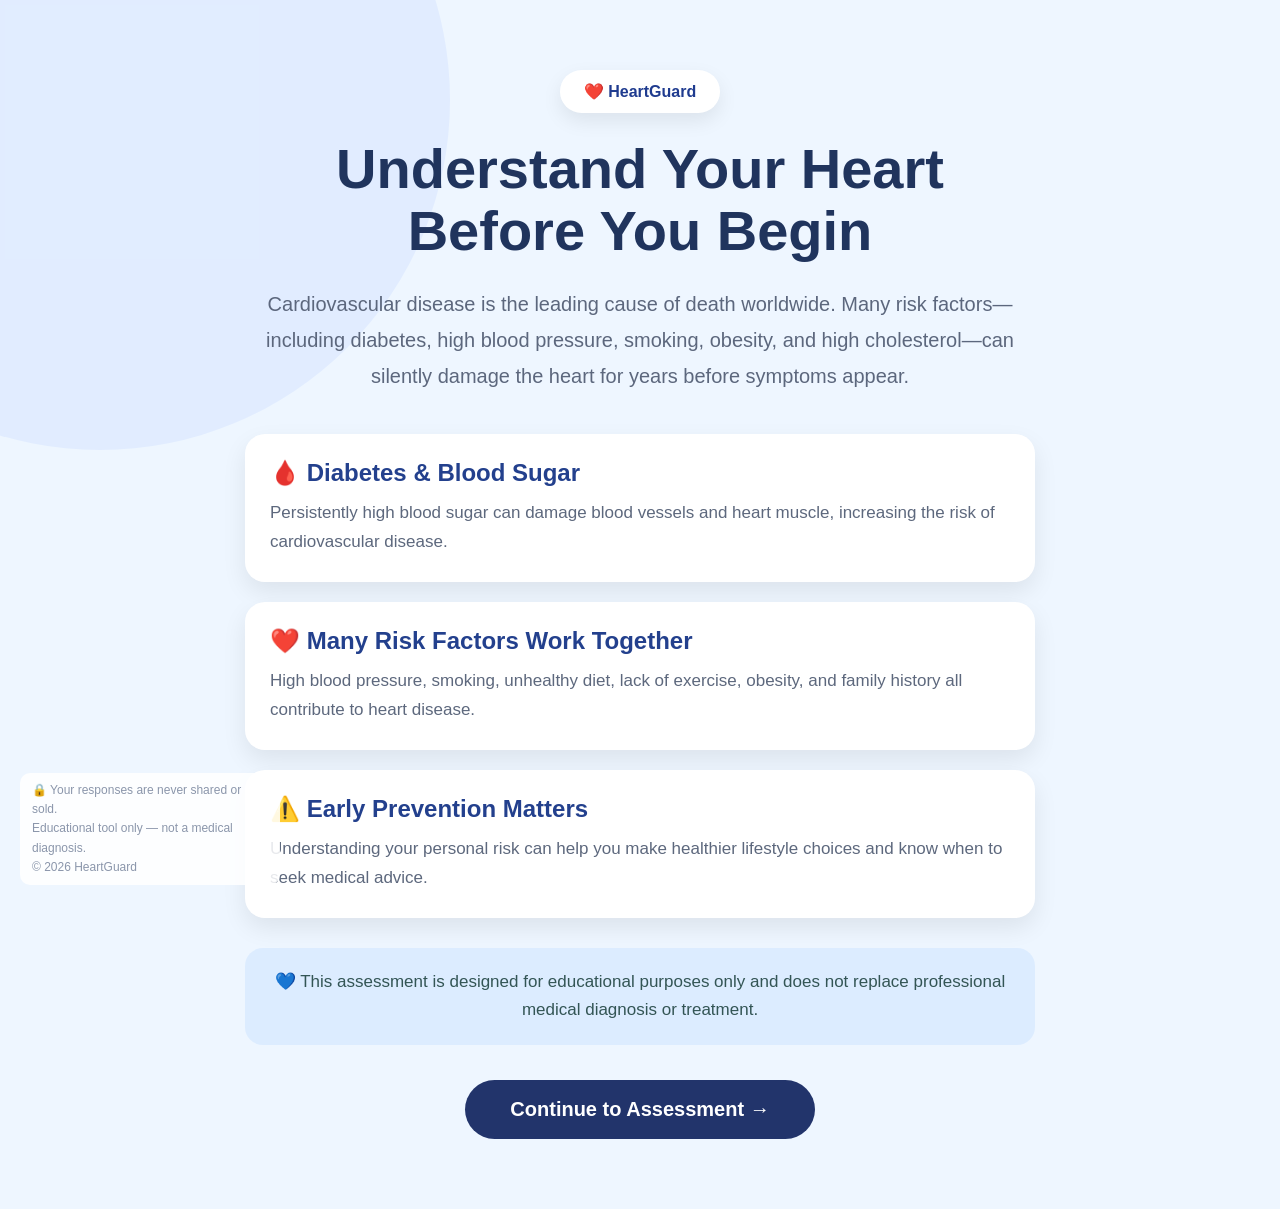
==== about.html @ 31fe6f30 "Add files via upload" ====
<!DOCTYPE html>
<html lang="en">

<head>
    <meta charset="UTF-8">
    <meta name="viewport" content="width=device-width, initial-scale=1.0">
    <title>HeartGuard | Learn Before You Begin</title>

    <link rel="stylesheet" href="about.css">
    <link rel="stylesheet" href="footer.css">
</head>

<body>

<div class="background-circle"></div>

<div class="content">

    <div class="badge">
        ❤️ HeartGuard
    </div>

    <h1>Understand Your Heart Before You Begin</h1>

    <p class="intro">
        Cardiovascular disease is the leading cause of death worldwide.
        Many risk factors—including diabetes, high blood pressure, smoking,
        obesity, and high cholesterol—can silently damage the heart for years
        before symptoms appear.
    </p>

    <div class="card">
        <h3>🩸 Diabetes & Blood Sugar</h3>
        <p>
            Persistently high blood sugar can damage blood vessels and heart
            muscle, increasing the risk of cardiovascular disease.
        </p>
    </div>

    <div class="card">
        <h3>❤️ Many Risk Factors Work Together</h3>
        <p>
            High blood pressure, smoking, unhealthy diet, lack of exercise,
            obesity, and family history all contribute to heart disease.
        </p>
    </div>

    <div class="card">
        <h3>⚠️ Early Prevention Matters</h3>
        <p>
            Understanding your personal risk can help you make healthier
            lifestyle choices and know when to seek medical advice.
        </p>
    </div>

    <div class="notice">
        💙 This assessment is designed for educational purposes only and
        does not replace professional medical diagnosis or treatment.
    </div>

    <button onclick="location.href='assessment.html'">
        Continue to Assessment →
    </button>

</div>
<div class="corner-footer">
    🔒 Your responses are never shared or sold.<br>
    Educational tool only — not a medical diagnosis.<br>
    © 2026 HeartGuard
</div>
</body>
</html>
---- about.css ----
*{
    margin:0;
    padding:0;
    box-sizing:border-box;
}

body{

    font-family:Arial, Helvetica, sans-serif;

    background:#eef6ff;

    color:#22395d;

    overflow-x:hidden;

}

.background-circle{

    position:fixed;

    width:700px;
    height:700px;

    background:rgba(83,125,255,.08);

    border-radius:50%;

    top:-250px;
    left:-250px;

    z-index:-1;

}

.content{

    max-width:850px;

    margin:auto;

    min-height:100vh;

    display:flex;

    flex-direction:column;

    justify-content:center;

    align-items:center;

    text-align:center;

    padding:70px 30px;

}

.badge{

    background:white;

    padding:12px 24px;

    border-radius:999px;

    font-weight:600;

    color:#1f3b8f;

    box-shadow:0 8px 20px rgba(0,0,0,.08);

    margin-bottom:25px;

}

h1{

    font-size:56px;

    line-height:1.1;

    margin-bottom:25px;

    color:#20345d;

}

.intro{

    font-size:20px;

    line-height:1.8;

    color:#5c677d;

    margin-bottom:40px;

}

.card{

    width:100%;

    background:white;

    border-radius:20px;

    padding:25px;

    margin-bottom:20px;

    box-shadow:0 10px 25px rgba(0,0,0,.08);

    text-align:left;

    transition:.25s;

}

.card:hover{

    transform:translateY(-4px);

}

.card h3{

    color:#23408d;

    margin-bottom:12px;

    font-size:24px;

}

.card p{

    color:#5d687d;

    line-height:1.7;

    font-size:17px;

}

.notice{

    width:100%;

    margin-top:10px;

    background:#dcecff;

    border-radius:18px;

    padding:20px;

    color:#355;

    line-height:1.7;

    font-size:17px;

}

button{

    margin-top:35px;

    background:#22346b;

    color:white;

    border:none;

    border-radius:40px;

    padding:18px 45px;

    font-size:20px;

    font-weight:600;

    cursor:pointer;

    transition:.25s;

}

button:hover{

    background:#3554b8;

    transform:translateY(-3px);

}
---- footer.css ----
.corner-footer{
    position:fixed;
    bottom:15px;
    left:20px;
    font-size:12px;
    color:#8b96ab;
    line-height:1.6;
    max-width:260px;
    z-index:10;
    background:rgba(255,255,255,.85);
    padding:8px 12px;
    border-radius:10px;
}
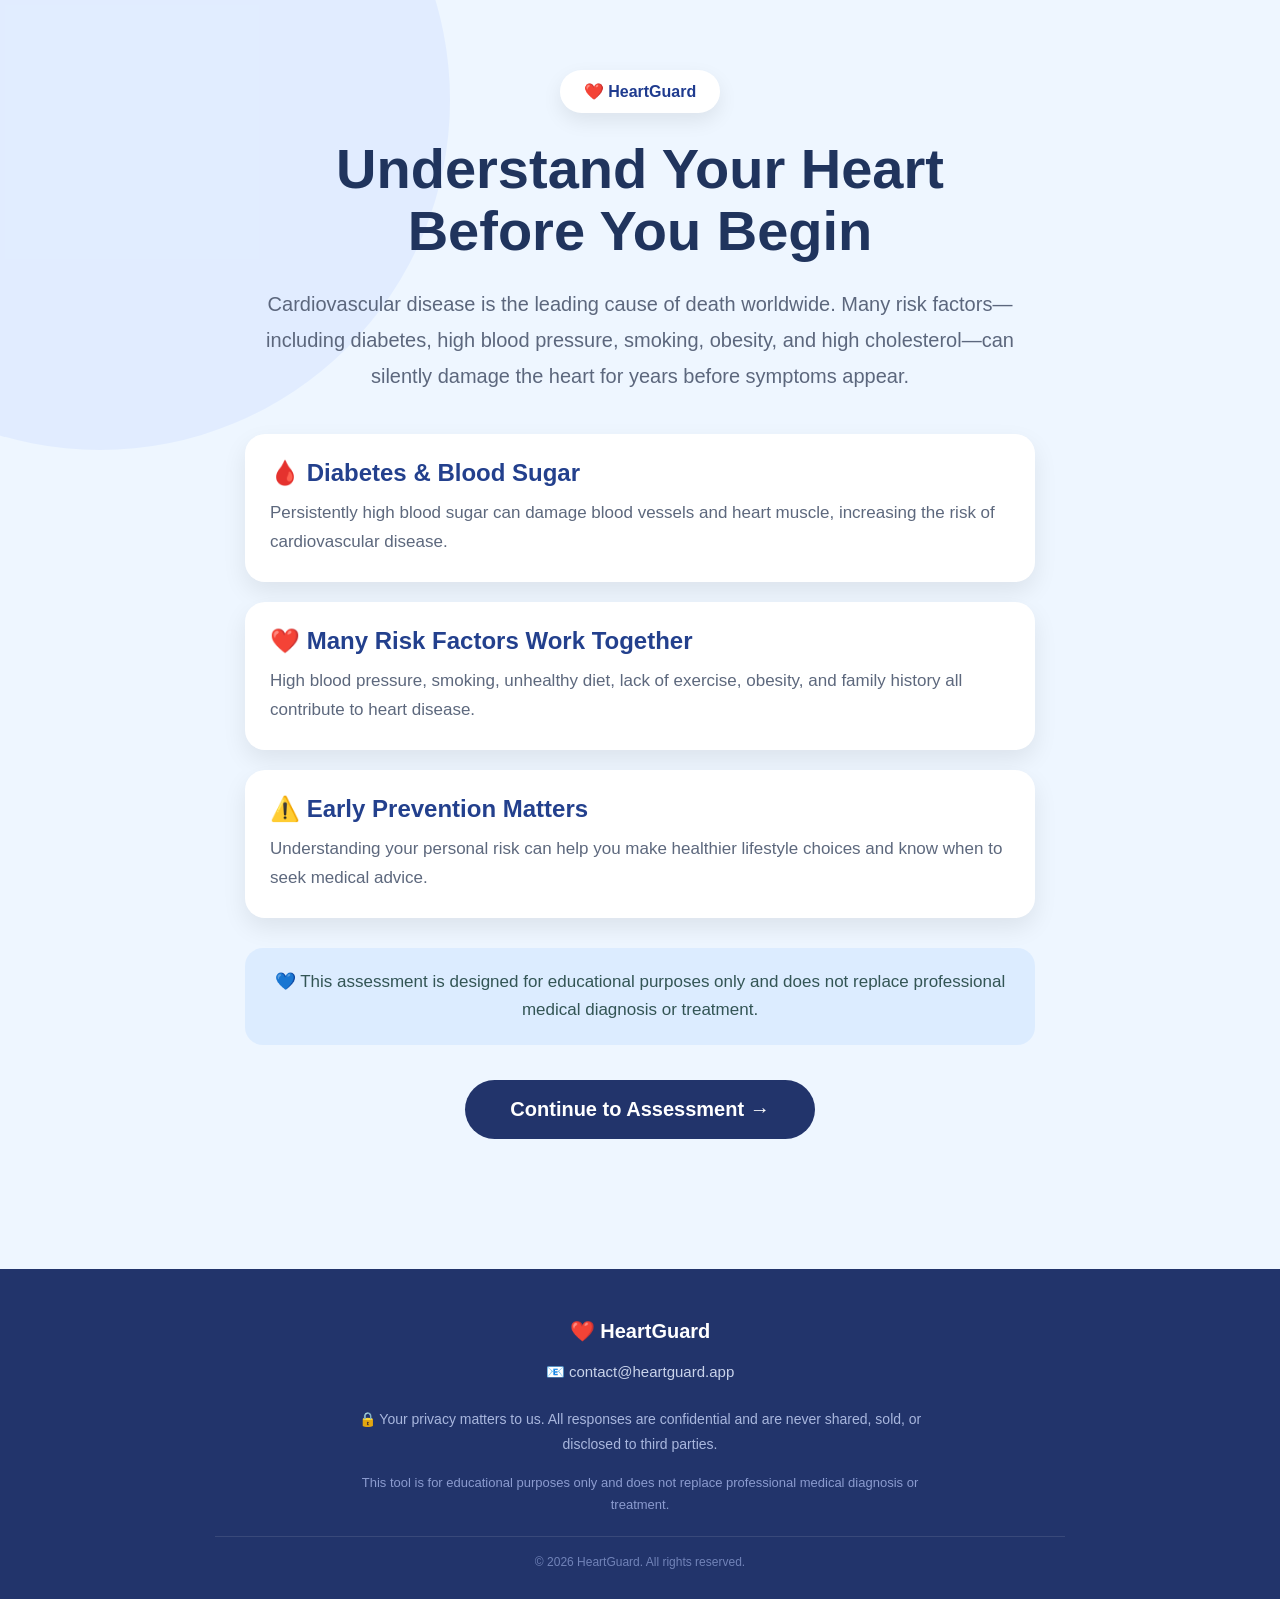
==== commit b35b77b3: "Add files via upload" ====
--- a/about.html
+++ b/about.html
@@ -63,10 +63,28 @@
     </button>
 
 </div>
-<div class="corner-footer">
-    🔒 Your responses are never shared or sold.<br>
-    Educational tool only — not a medical diagnosis.<br>
-    © 2026 HeartGuard
-</div>
+<footer class="site-footer">
+    <div class="footer-inner">
+
+        <p class="footer-brand">❤️ HeartGuard</p>
+
+        <p class="footer-contact">
+            📧 contact@heartguard.app
+        </p>
+
+        <p class="footer-privacy">
+            🔒 Your privacy matters to us. All responses are confidential and
+            are never shared, sold, or disclosed to third parties.
+        </p>
+
+        <p class="footer-disclaimer">
+            This tool is for educational purposes only and does not replace
+            professional medical diagnosis or treatment.
+        </p>
+
+        <p class="footer-copyright">© 2026 HeartGuard. All rights reserved.</p>
+
+    </div>
+</footer>
 </body>
 </html>
--- a/footer.css
+++ b/footer.css
@@ -1,13 +1,50 @@
-.corner-footer{
-    position:fixed;
-    bottom:15px;
-    left:20px;
+.site-footer{
+    width:100%;
+    background:#22346b;
+    color:#c9d3ea;
+    padding:50px 30px 30px;
+    margin-top:60px;
+    text-align:center;
+    box-sizing:border-box;
+}
+
+.footer-inner{
+    max-width:850px;
+    margin:auto;
+}
+
+.footer-brand{
+    font-size:20px;
+    font-weight:bold;
+    color:white;
+    margin-bottom:15px;
+}
+
+.footer-contact{
+    font-size:15px;
+    line-height:1.9;
+    margin-bottom:20px;
+}
+
+.footer-privacy{
+    font-size:14px;
+    color:#a9b7de;
+    line-height:1.8;
+    max-width:600px;
+    margin:0 auto 15px;
+}
+
+.footer-disclaimer{
+    font-size:13px;
+    color:#8b9bcf;
+    line-height:1.7;
+    max-width:600px;
+    margin:0 auto 20px;
+}
+
+.footer-copyright{
     font-size:12px;
-    color:#8b96ab;
-    line-height:1.6;
-    max-width:260px;
-    z-index:10;
-    background:rgba(255,255,255,.85);
-    padding:8px 12px;
-    border-radius:10px;
+    color:#7183b8;
+    border-top:1px solid rgba(255,255,255,.1);
+    padding-top:18px;
 }
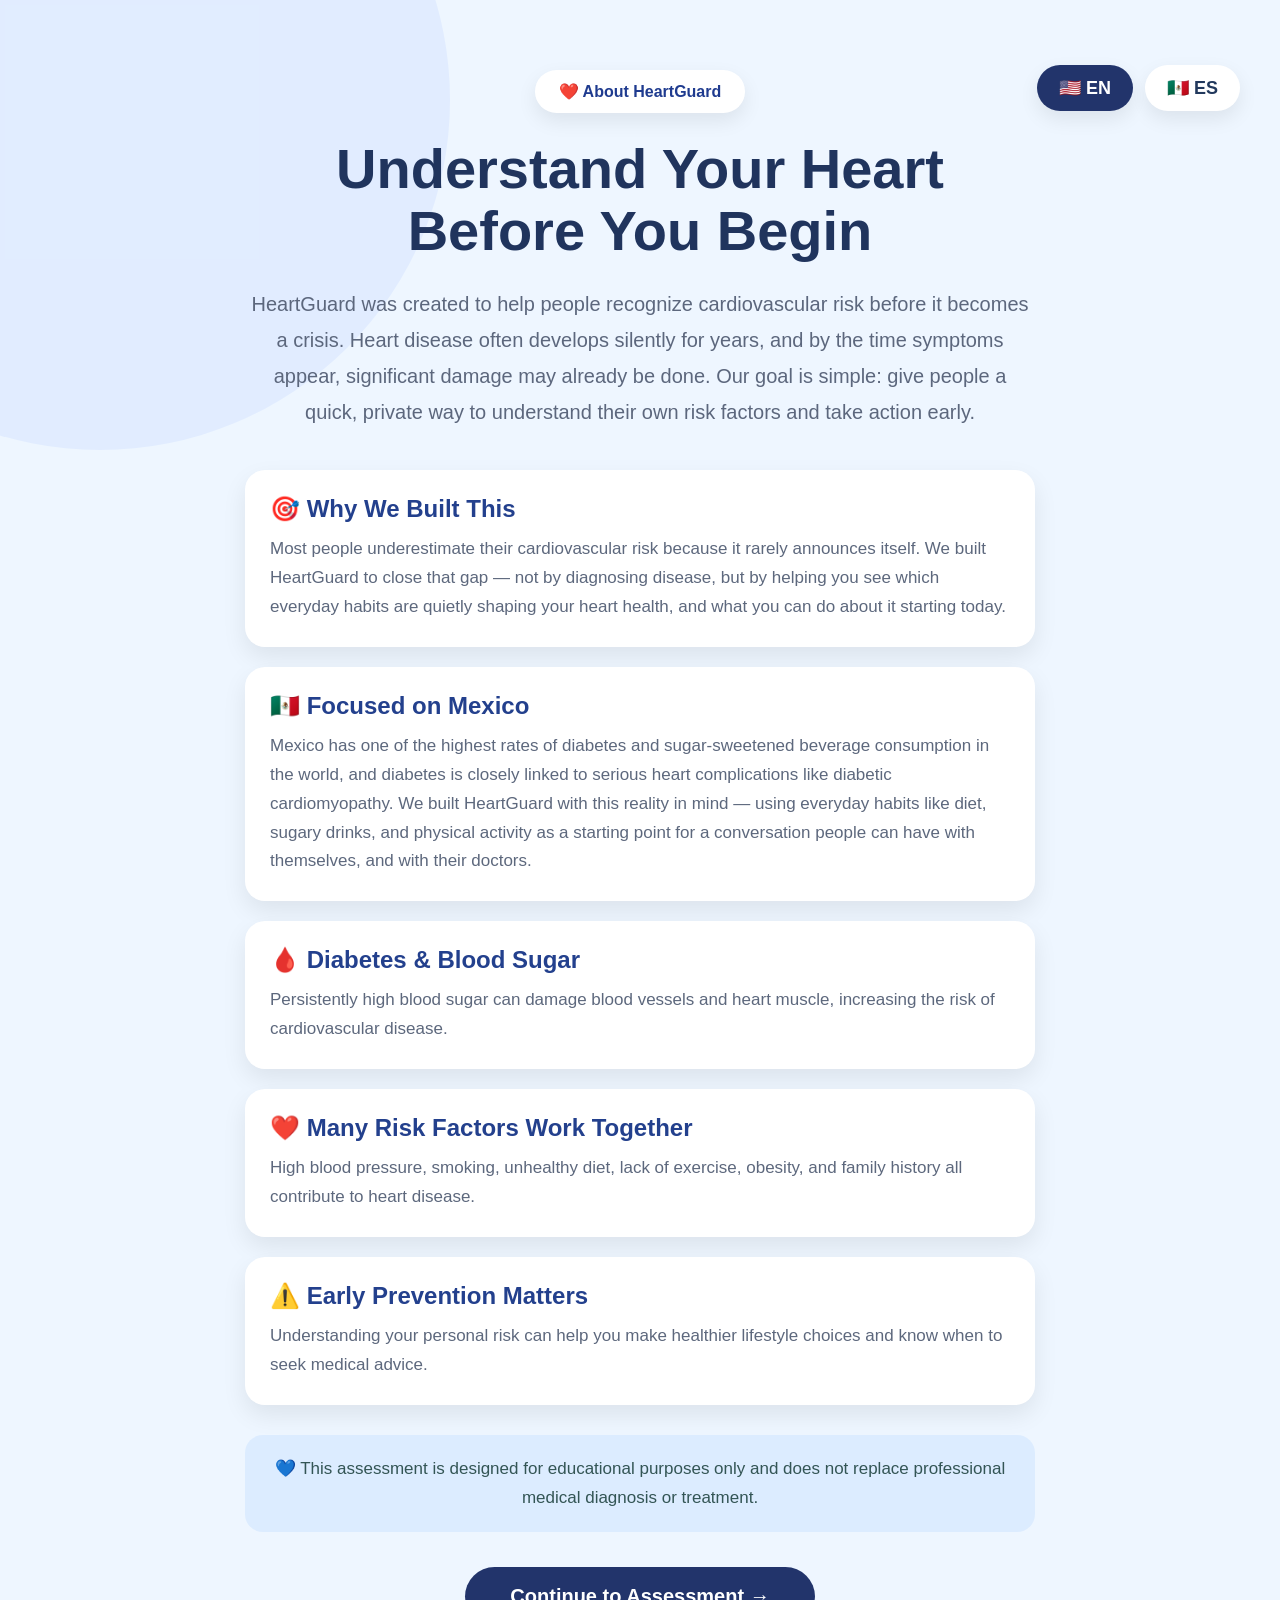
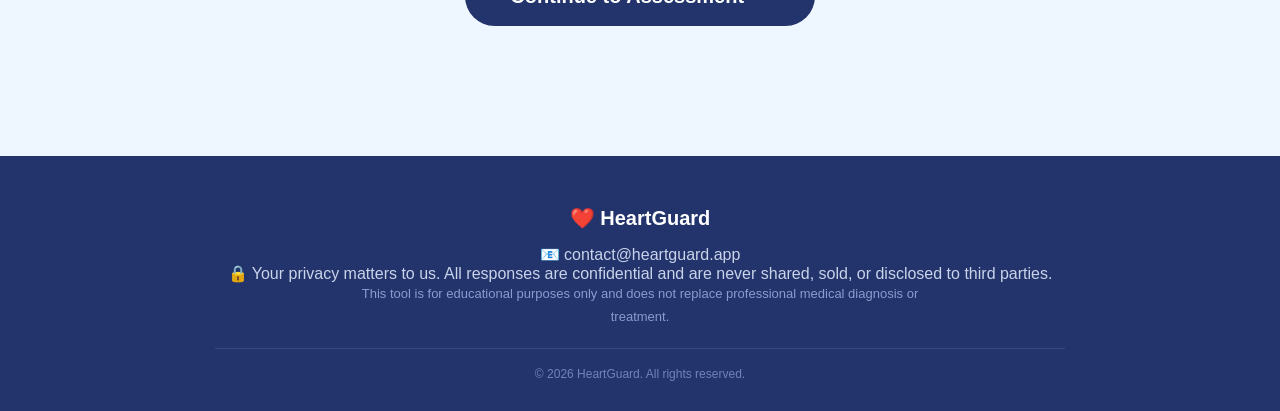
==== commit 64d716fc: "Add files via upload" ====
--- a/about.html
+++ b/about.html
@@ -4,7 +4,7 @@
 <head>
     <meta charset="UTF-8">
     <meta name="viewport" content="width=device-width, initial-scale=1.0">
-    <title>HeartGuard | Learn Before You Begin</title>
+    <title>HeartGuard | About Us</title>
 
     <link rel="stylesheet" href="about.css">
     <link rel="stylesheet" href="footer.css">
@@ -13,71 +13,95 @@
 <body>
 
 <div class="background-circle"></div>
-
+<div class="language-switch">
+    <button class="lang-btn" data-lang="en" onclick="setLanguage('en')">🇺🇸 EN</button>
+    <button class="lang-btn" data-lang="es" onclick="setLanguage('es')">🇲🇽 ES</button>
+</div>
 <div class="content">
 
-    <div class="badge">
-        ❤️ HeartGuard
+    <div class="badge" data-i18n="aboutBadge">
+        ❤️ About HeartGuard
     </div>
 
-    <h1>Understand Your Heart Before You Begin</h1>
+    <h1 data-i18n="aboutH1">Understand Your Heart Before You Begin</h1>
 
-    <p class="intro">
-        Cardiovascular disease is the leading cause of death worldwide.
-        Many risk factors—including diabetes, high blood pressure, smoking,
-        obesity, and high cholesterol—can silently damage the heart for years
-        before symptoms appear.
+    <p class="intro" data-i18n="aboutIntro">
+        HeartGuard was created to help people recognize cardiovascular risk
+        before it becomes a crisis. Heart disease often develops silently for
+        years, and by the time symptoms appear, significant damage may already
+        be done. Our goal is simple: give people a quick, private way to
+        understand their own risk factors and take action early.
     </p>
 
     <div class="card">
-        <h3>🩸 Diabetes & Blood Sugar</h3>
-        <p>
+        <h3 data-i18n="whyBuiltTitle">🎯 Why We Built This</h3>
+        <p data-i18n="whyBuiltText">
+            Most people underestimate their cardiovascular risk because it
+            rarely announces itself. We built HeartGuard to close that gap —
+            not by diagnosing disease, but by helping you see which everyday
+            habits are quietly shaping your heart health, and what you can do
+            about it starting today.
+        </p>
+    </div>
+
+    <div class="card">
+        <h3 data-i18n="mexicoFocusTitle">🇲🇽 Focused on Mexico</h3>
+        <p data-i18n="mexicoFocusText">
+            Mexico has one of the highest rates of diabetes and sugar-sweetened
+            beverage consumption in the world, and diabetes is closely linked
+            to serious heart complications like diabetic cardiomyopathy. We
+            built HeartGuard with this reality in mind — using everyday habits
+            like diet, sugary drinks, and physical activity as a starting
+            point for a conversation people can have with themselves, and with
+            their doctors.
+        </p>
+    </div>
+
+    <div class="card">
+        <h3 data-i18n="aboutCard1Title">🩸 Diabetes & Blood Sugar</h3>
+        <p data-i18n="aboutCard1Text">
             Persistently high blood sugar can damage blood vessels and heart
             muscle, increasing the risk of cardiovascular disease.
         </p>
     </div>
 
     <div class="card">
-        <h3>❤️ Many Risk Factors Work Together</h3>
-        <p>
+        <h3 data-i18n="aboutCard2Title">❤️ Many Risk Factors Work Together</h3>
+        <p data-i18n="aboutCard2Text">
             High blood pressure, smoking, unhealthy diet, lack of exercise,
             obesity, and family history all contribute to heart disease.
         </p>
     </div>
 
     <div class="card">
-        <h3>⚠️ Early Prevention Matters</h3>
-        <p>
+        <h3 data-i18n="aboutCard3Title">⚠️ Early Prevention Matters</h3>
+        <p data-i18n="aboutCard3Text">
             Understanding your personal risk can help you make healthier
             lifestyle choices and know when to seek medical advice.
         </p>
     </div>
 
-    <div class="notice">
+    <div class="notice" data-i18n="aboutNotice">
         💙 This assessment is designed for educational purposes only and
         does not replace professional medical diagnosis or treatment.
     </div>
 
-    <button onclick="location.href='assessment.html'">
+    <button onclick="location.href='assessment.html'" data-i18n="aboutButton">
         Continue to Assessment →
     </button>
 
 </div>
+
 <footer class="site-footer">
     <div class="footer-inner">
 
         <p class="footer-brand">❤️ HeartGuard</p>
 
-        <p class="footer-contact">
-            📧 contact@heartguard.app
-        </p>
+        <p data-i18n="footer_contact">📧 contact@heartguard.app</p>
 
-        <p class="footer-privacy">
-            🔒 Your privacy matters to us. All responses are confidential and
-            are never shared, sold, or disclosed to third parties.
-        </p>
+        <p data-i18n="footer_privacy">🔒 Your privacy matters to us. All responses are confidential and are never shared, sold, or disclosed to third parties.</p>
 
-        <p class="footer-disclaimer">
+        <p class="footer-disclaimer" data-i18n="footer_disclaimer">
             This tool is for educational purposes only and does not replace
             professional medical diagnosis or treatment.
         </p>
@@ -86,5 +110,8 @@
 
     </div>
 </footer>
+
+<script src="language.js"></script>
+
 </body>
 </html>
--- a/about.css
+++ b/about.css
@@ -194,4 +194,36 @@
 
     transform:translateY(-3px);
 
+}
+.language-switch{
+    position:fixed;
+    top:30px;
+    right:40px;
+    display:flex;
+    gap:12px;
+    z-index:20;
+}
+
+.language-switch button{
+    background:white;
+    color:#22395d;
+    padding:12px 22px;
+    border:none;
+    border-radius:30px;
+    font-size:18px;
+    font-weight:600;
+    cursor:pointer;
+    box-shadow:0 8px 20px rgba(0,0,0,0.08);
+    transition:.3s;
+}
+
+.language-switch button:hover{
+    transform:translateY(-3px);
+    background:#22346b;
+    color:white;
+}
+
+.language-switch button.active{
+    background:#22346b;
+    color:white;
 }
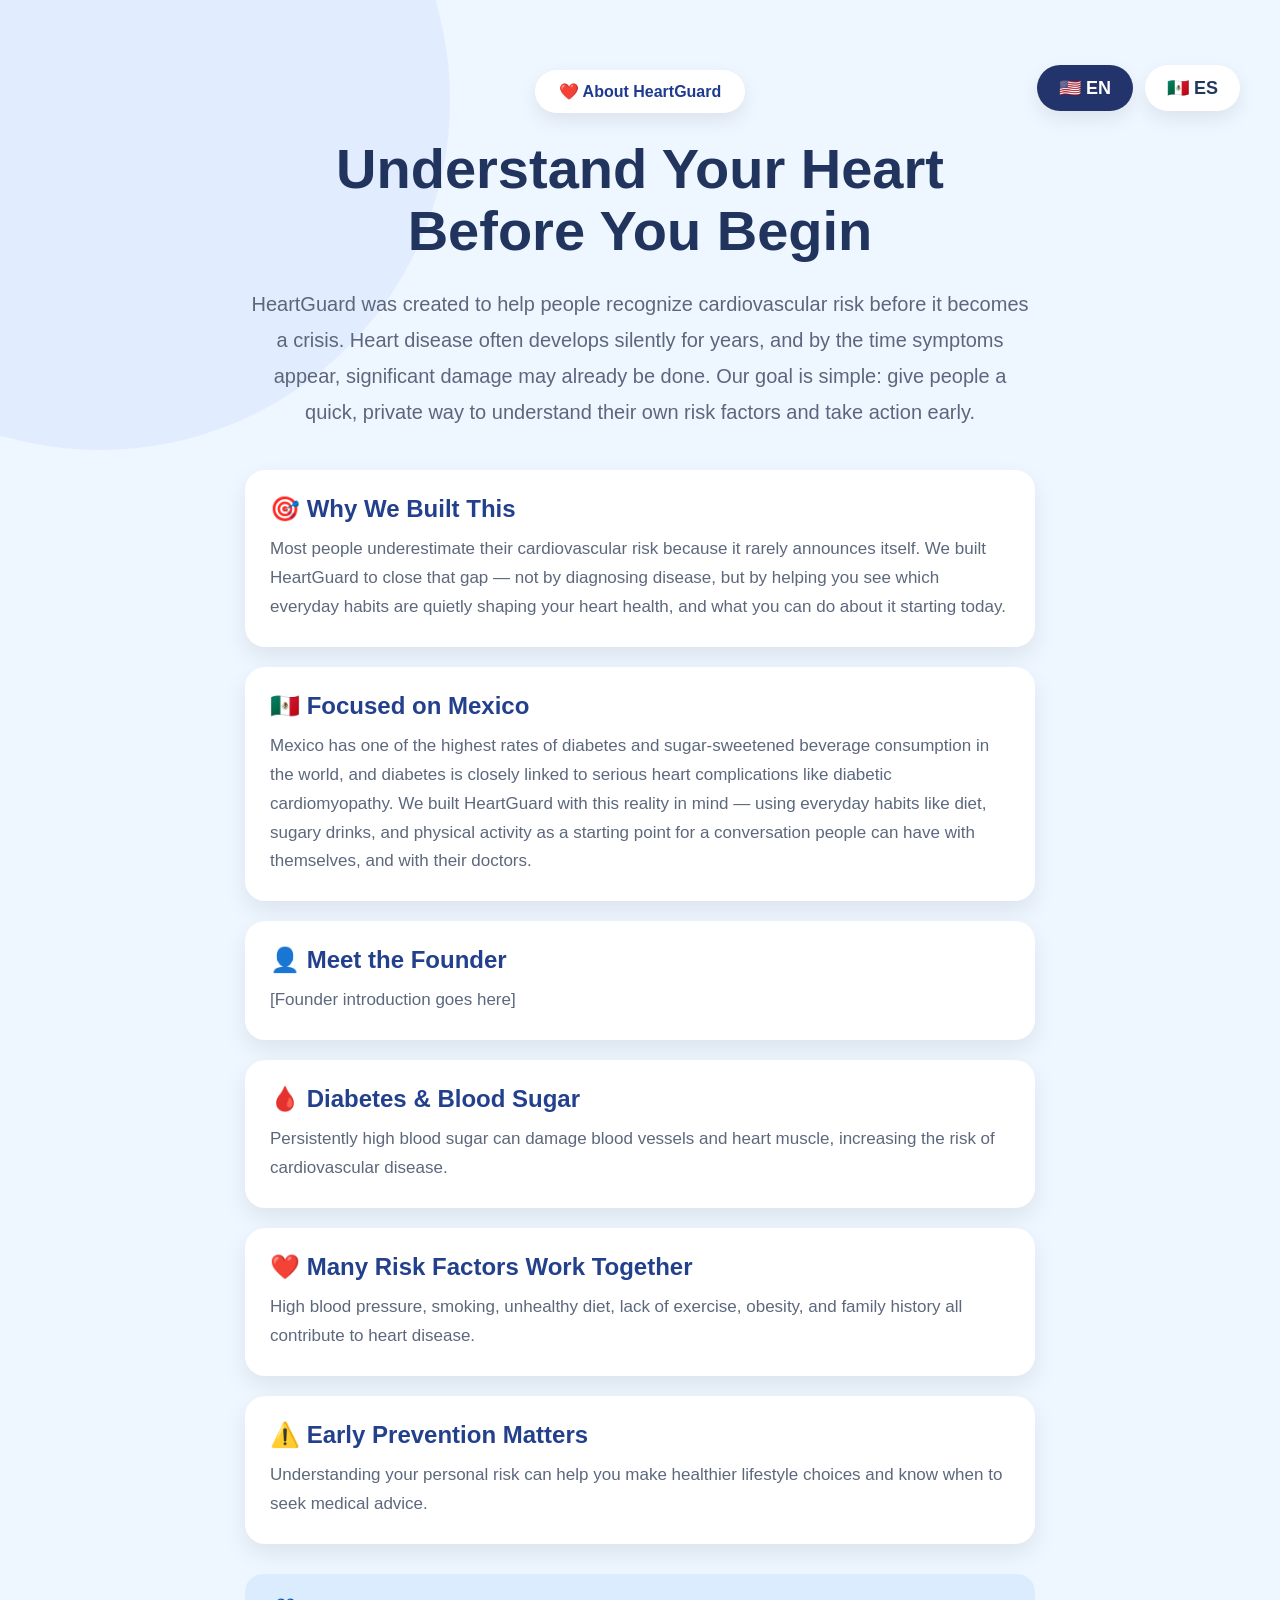
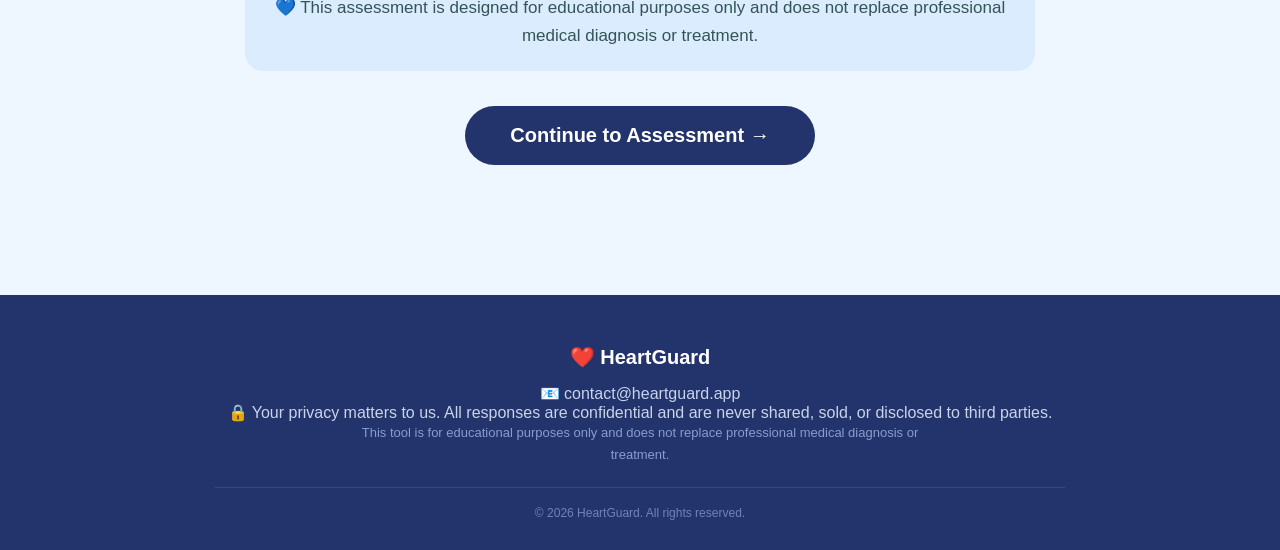
==== commit 65864c77: "Add files via upload" ====
--- a/about.html
+++ b/about.html
@@ -56,6 +56,13 @@
             their doctors.
         </p>
     </div>
+    <div class="card founder-card">
+    <h3>👤 Meet the Founder</h3>
+    <p>
+        <!-- FOUNDER_PLACEHOLDER: 이름, 배경, HeartGuard를 만든 개인적인 이유 등을 여기에 적어주세요 -->
+        [Founder introduction goes here]
+    </p>
+</div>
 
     <div class="card">
         <h3 data-i18n="aboutCard1Title">🩸 Diabetes & Blood Sugar</h3>
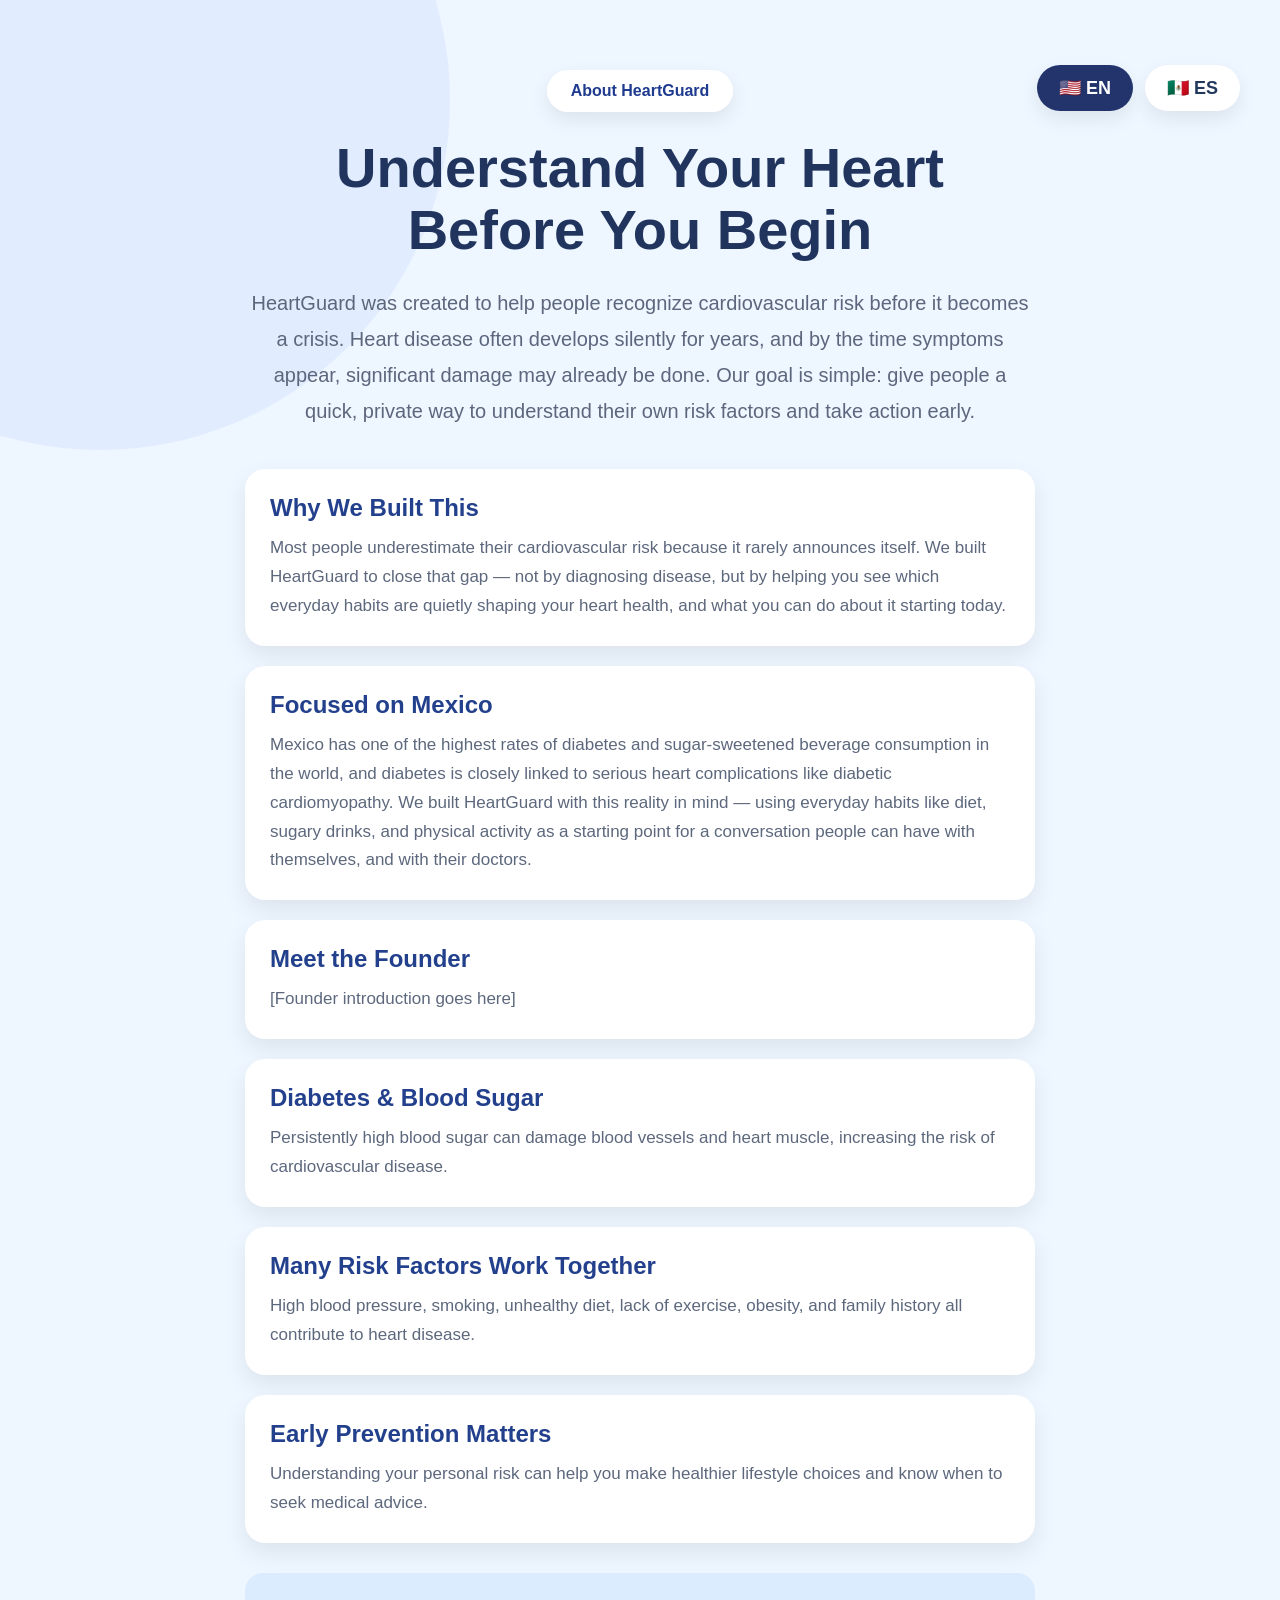
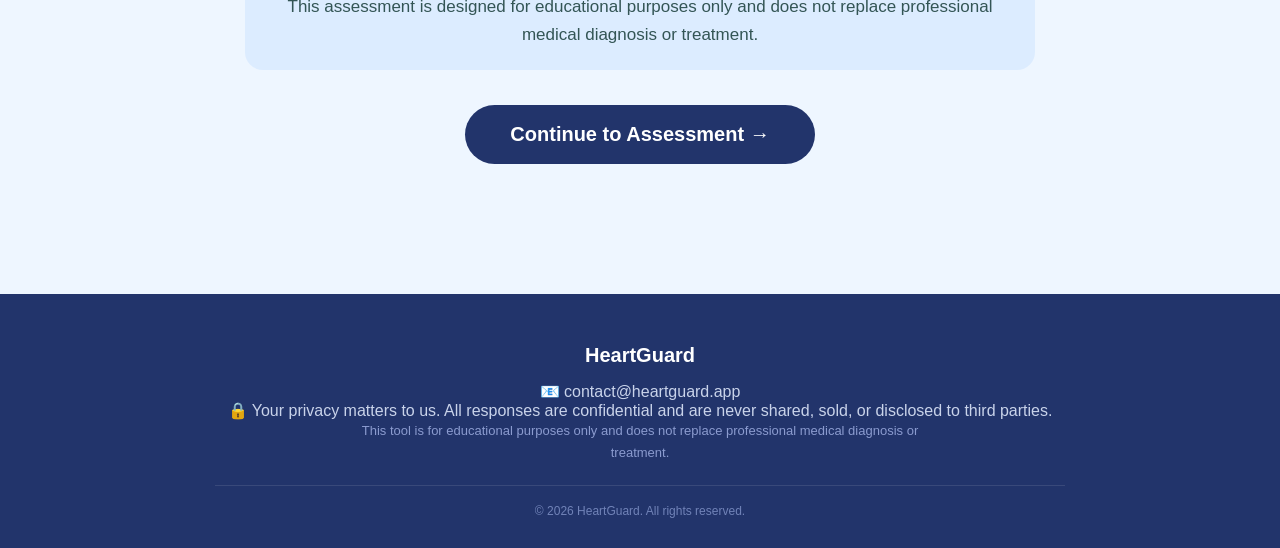
==== commit 39069f15: "Add files via upload" ====
--- a/about.html
+++ b/about.html
@@ -20,7 +20,7 @@
 <div class="content">
 
     <div class="badge" data-i18n="aboutBadge">
-        ❤️ About HeartGuard
+        About HeartGuard
     </div>
 
     <h1 data-i18n="aboutH1">Understand Your Heart Before You Begin</h1>
@@ -34,7 +34,7 @@
     </p>
 
     <div class="card">
-        <h3 data-i18n="whyBuiltTitle">🎯 Why We Built This</h3>
+        <h3 data-i18n="whyBuiltTitle"> Why We Built This</h3>
         <p data-i18n="whyBuiltText">
             Most people underestimate their cardiovascular risk because it
             rarely announces itself. We built HeartGuard to close that gap —
@@ -45,7 +45,7 @@
     </div>
 
     <div class="card">
-        <h3 data-i18n="mexicoFocusTitle">🇲🇽 Focused on Mexico</h3>
+        <h3 data-i18n="mexicoFocusTitle">Focused on Mexico</h3>
         <p data-i18n="mexicoFocusText">
             Mexico has one of the highest rates of diabetes and sugar-sweetened
             beverage consumption in the world, and diabetes is closely linked
@@ -57,7 +57,7 @@
         </p>
     </div>
     <div class="card founder-card">
-    <h3>👤 Meet the Founder</h3>
+    <h3>Meet the Founder</h3>
     <p>
         <!-- FOUNDER_PLACEHOLDER: 이름, 배경, HeartGuard를 만든 개인적인 이유 등을 여기에 적어주세요 -->
         [Founder introduction goes here]
@@ -65,7 +65,7 @@
 </div>
 
     <div class="card">
-        <h3 data-i18n="aboutCard1Title">🩸 Diabetes & Blood Sugar</h3>
+        <h3 data-i18n="aboutCard1Title"> Diabetes & Blood Sugar</h3>
         <p data-i18n="aboutCard1Text">
             Persistently high blood sugar can damage blood vessels and heart
             muscle, increasing the risk of cardiovascular disease.
@@ -73,7 +73,7 @@
     </div>
 
     <div class="card">
-        <h3 data-i18n="aboutCard2Title">❤️ Many Risk Factors Work Together</h3>
+        <h3 data-i18n="aboutCard2Title"> Many Risk Factors Work Together</h3>
         <p data-i18n="aboutCard2Text">
             High blood pressure, smoking, unhealthy diet, lack of exercise,
             obesity, and family history all contribute to heart disease.
@@ -81,7 +81,7 @@
     </div>
 
     <div class="card">
-        <h3 data-i18n="aboutCard3Title">⚠️ Early Prevention Matters</h3>
+        <h3 data-i18n="aboutCard3Title"> Early Prevention Matters</h3>
         <p data-i18n="aboutCard3Text">
             Understanding your personal risk can help you make healthier
             lifestyle choices and know when to seek medical advice.
@@ -89,7 +89,7 @@
     </div>
 
     <div class="notice" data-i18n="aboutNotice">
-        💙 This assessment is designed for educational purposes only and
+        This assessment is designed for educational purposes only and
         does not replace professional medical diagnosis or treatment.
     </div>
 
@@ -102,7 +102,7 @@
 <footer class="site-footer">
     <div class="footer-inner">
 
-        <p class="footer-brand">❤️ HeartGuard</p>
+        <p class="footer-brand">HeartGuard</p>
 
         <p data-i18n="footer_contact">📧 contact@heartguard.app</p>
 
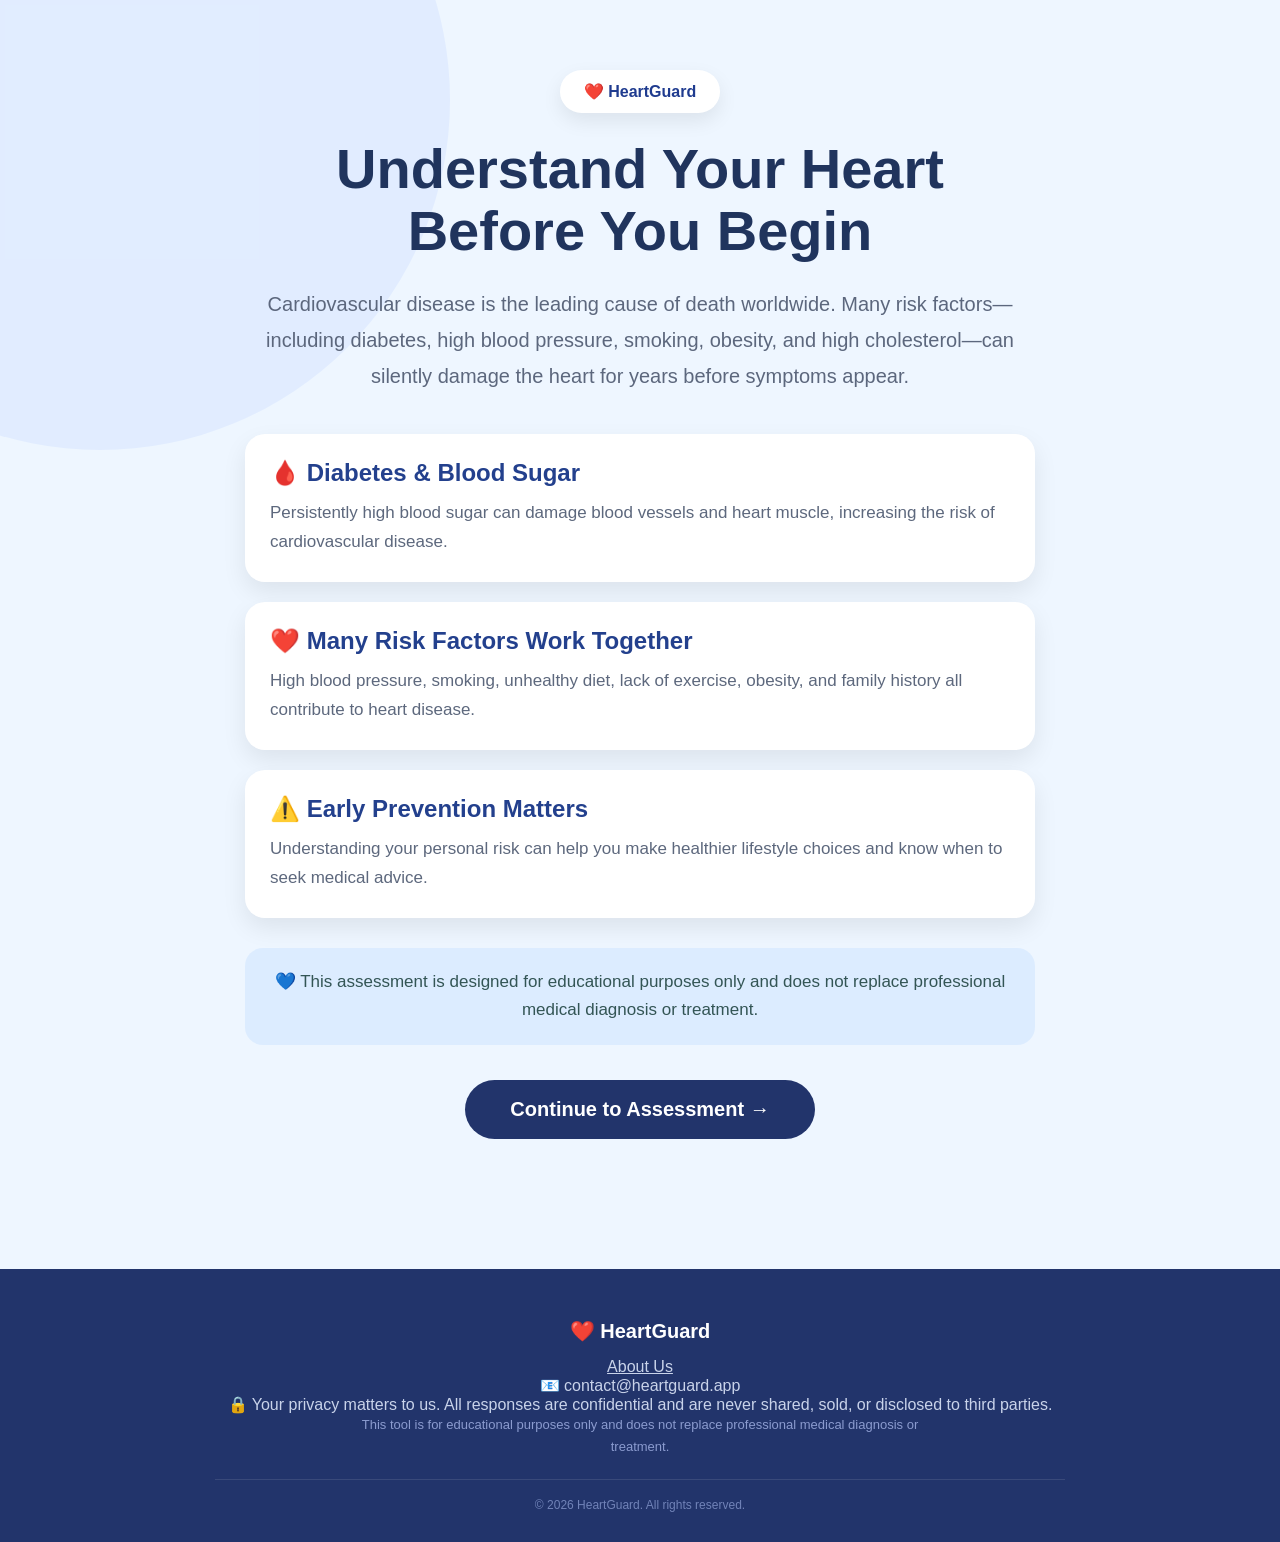
==== commit 86899598: "Add files via upload" ====
--- a/about.html
+++ b/about.html
@@ -1,124 +1,63 @@
 <!DOCTYPE html>
 <html lang="en">
-
 <head>
     <meta charset="UTF-8">
     <meta name="viewport" content="width=device-width, initial-scale=1.0">
-    <title>HeartGuard | About Us</title>
-
+    <title>HeartGuard | Learn Before You Begin</title>
     <link rel="stylesheet" href="about.css">
     <link rel="stylesheet" href="footer.css">
 </head>
-
 <body>
 
 <div class="background-circle"></div>
-<div class="language-switch">
-    <button class="lang-btn" data-lang="en" onclick="setLanguage('en')">🇺🇸 EN</button>
-    <button class="lang-btn" data-lang="es" onclick="setLanguage('es')">🇲🇽 ES</button>
-</div>
+
 <div class="content">
 
-    <div class="badge" data-i18n="aboutBadge">
-        About HeartGuard
-    </div>
+    <div class="badge">❤️ HeartGuard</div>
 
-    <h1 data-i18n="aboutH1">Understand Your Heart Before You Begin</h1>
+    <h1>Understand Your Heart Before You Begin</h1>
 
-    <p class="intro" data-i18n="aboutIntro">
-        HeartGuard was created to help people recognize cardiovascular risk
-        before it becomes a crisis. Heart disease often develops silently for
-        years, and by the time symptoms appear, significant damage may already
-        be done. Our goal is simple: give people a quick, private way to
-        understand their own risk factors and take action early.
+    <p class="intro">
+        Cardiovascular disease is the leading cause of death worldwide.
+        Many risk factors—including diabetes, high blood pressure, smoking,
+        obesity, and high cholesterol—can silently damage the heart for years
+        before symptoms appear.
     </p>
 
     <div class="card">
-        <h3 data-i18n="whyBuiltTitle"> Why We Built This</h3>
-        <p data-i18n="whyBuiltText">
-            Most people underestimate their cardiovascular risk because it
-            rarely announces itself. We built HeartGuard to close that gap —
-            not by diagnosing disease, but by helping you see which everyday
-            habits are quietly shaping your heart health, and what you can do
-            about it starting today.
-        </p>
+        <h3>🩸 Diabetes & Blood Sugar</h3>
+        <p>Persistently high blood sugar can damage blood vessels and heart muscle, increasing the risk of cardiovascular disease.</p>
     </div>
 
     <div class="card">
-        <h3 data-i18n="mexicoFocusTitle">Focused on Mexico</h3>
-        <p data-i18n="mexicoFocusText">
-            Mexico has one of the highest rates of diabetes and sugar-sweetened
-            beverage consumption in the world, and diabetes is closely linked
-            to serious heart complications like diabetic cardiomyopathy. We
-            built HeartGuard with this reality in mind — using everyday habits
-            like diet, sugary drinks, and physical activity as a starting
-            point for a conversation people can have with themselves, and with
-            their doctors.
-        </p>
-    </div>
-    <div class="card founder-card">
-    <h3>Meet the Founder</h3>
-    <p>
-        <!-- FOUNDER_PLACEHOLDER: 이름, 배경, HeartGuard를 만든 개인적인 이유 등을 여기에 적어주세요 -->
-        [Founder introduction goes here]
-    </p>
-</div>
-
-    <div class="card">
-        <h3 data-i18n="aboutCard1Title"> Diabetes & Blood Sugar</h3>
-        <p data-i18n="aboutCard1Text">
-            Persistently high blood sugar can damage blood vessels and heart
-            muscle, increasing the risk of cardiovascular disease.
-        </p>
+        <h3>❤️ Many Risk Factors Work Together</h3>
+        <p>High blood pressure, smoking, unhealthy diet, lack of exercise, obesity, and family history all contribute to heart disease.</p>
     </div>
 
     <div class="card">
-        <h3 data-i18n="aboutCard2Title"> Many Risk Factors Work Together</h3>
-        <p data-i18n="aboutCard2Text">
-            High blood pressure, smoking, unhealthy diet, lack of exercise,
-            obesity, and family history all contribute to heart disease.
-        </p>
+        <h3>⚠️ Early Prevention Matters</h3>
+        <p>Understanding your personal risk can help you make healthier lifestyle choices and know when to seek medical advice.</p>
     </div>
 
-    <div class="card">
-        <h3 data-i18n="aboutCard3Title"> Early Prevention Matters</h3>
-        <p data-i18n="aboutCard3Text">
-            Understanding your personal risk can help you make healthier
-            lifestyle choices and know when to seek medical advice.
-        </p>
+    <div class="notice">
+        💙 This assessment is designed for educational purposes only and does not replace professional medical diagnosis or treatment.
     </div>
 
-    <div class="notice" data-i18n="aboutNotice">
-        This assessment is designed for educational purposes only and
-        does not replace professional medical diagnosis or treatment.
-    </div>
-
-    <button onclick="location.href='assessment.html'" data-i18n="aboutButton">
-        Continue to Assessment →
-    </button>
+    <button onclick="location.href='assessment.html'">Continue to Assessment →</button>
 
 </div>
 
 <footer class="site-footer">
     <div class="footer-inner">
-
-        <p class="footer-brand">HeartGuard</p>
-
-        <p data-i18n="footer_contact">📧 contact@heartguard.app</p>
-
-        <p data-i18n="footer_privacy">🔒 Your privacy matters to us. All responses are confidential and are never shared, sold, or disclosed to third parties.</p>
-
-        <p class="footer-disclaimer" data-i18n="footer_disclaimer">
-            This tool is for educational purposes only and does not replace
-            professional medical diagnosis or treatment.
-        </p>
-
+        <p class="footer-brand">❤️ HeartGuard</p>
+        <p><a href="aboutus.html" class="footer-link">About Us</a></p>
+        <p>📧 contact@heartguard.app</p>
+        <p>🔒 Your privacy matters to us. All responses are confidential and are never shared, sold, or disclosed to third parties.</p>
+        <p class="footer-disclaimer">This tool is for educational purposes only and does not replace professional medical diagnosis or treatment.</p>
         <p class="footer-copyright">© 2026 HeartGuard. All rights reserved.</p>
-
     </div>
 </footer>
 
 <script src="language.js"></script>
-
 </body>
 </html>
--- a/about.css
+++ b/about.css
@@ -226,4 +226,42 @@
 .language-switch button.active{
     background:#22346b;
     color:white;
+}
+@media (max-width:700px){
+    .content{
+        padding:50px 20px;
+    }
+    h1{
+        font-size:34px;
+    }
+    .intro{
+        font-size:17px;
+    }
+    .card{
+        padding:20px;
+    }
+    .card h3{
+        font-size:20px;
+    }
+    .card p{
+        font-size:15px;
+    }
+    .notice{
+        font-size:15px;
+        padding:16px;
+    }
+    button{
+        width:100%;
+        padding:16px 20px;
+        font-size:18px;
+    }
+    .language-switch{
+        top:16px;
+        right:16px;
+        gap:8px;
+    }
+    .language-switch button{
+        padding:8px 14px;
+        font-size:14px;
+    }
 }
--- a/footer.css
+++ b/footer.css
@@ -47,4 +47,23 @@
     color:#7183b8;
     border-top:1px solid rgba(255,255,255,.1);
     padding-top:18px;
+}
+@media (max-width:480px){
+    .site-footer{
+        padding:35px 20px 20px;
+        margin-top:40px;
+    }
+    .footer-brand{
+        font-size:17px;
+    }
+    .footer-contact, .footer-privacy, .footer-disclaimer{
+        font-size:13px;
+    }
+}
+.footer-link{
+    color:#c9d3ea;
+    text-decoration:underline;
+}
+.footer-link:hover{
+    color:white;
 }
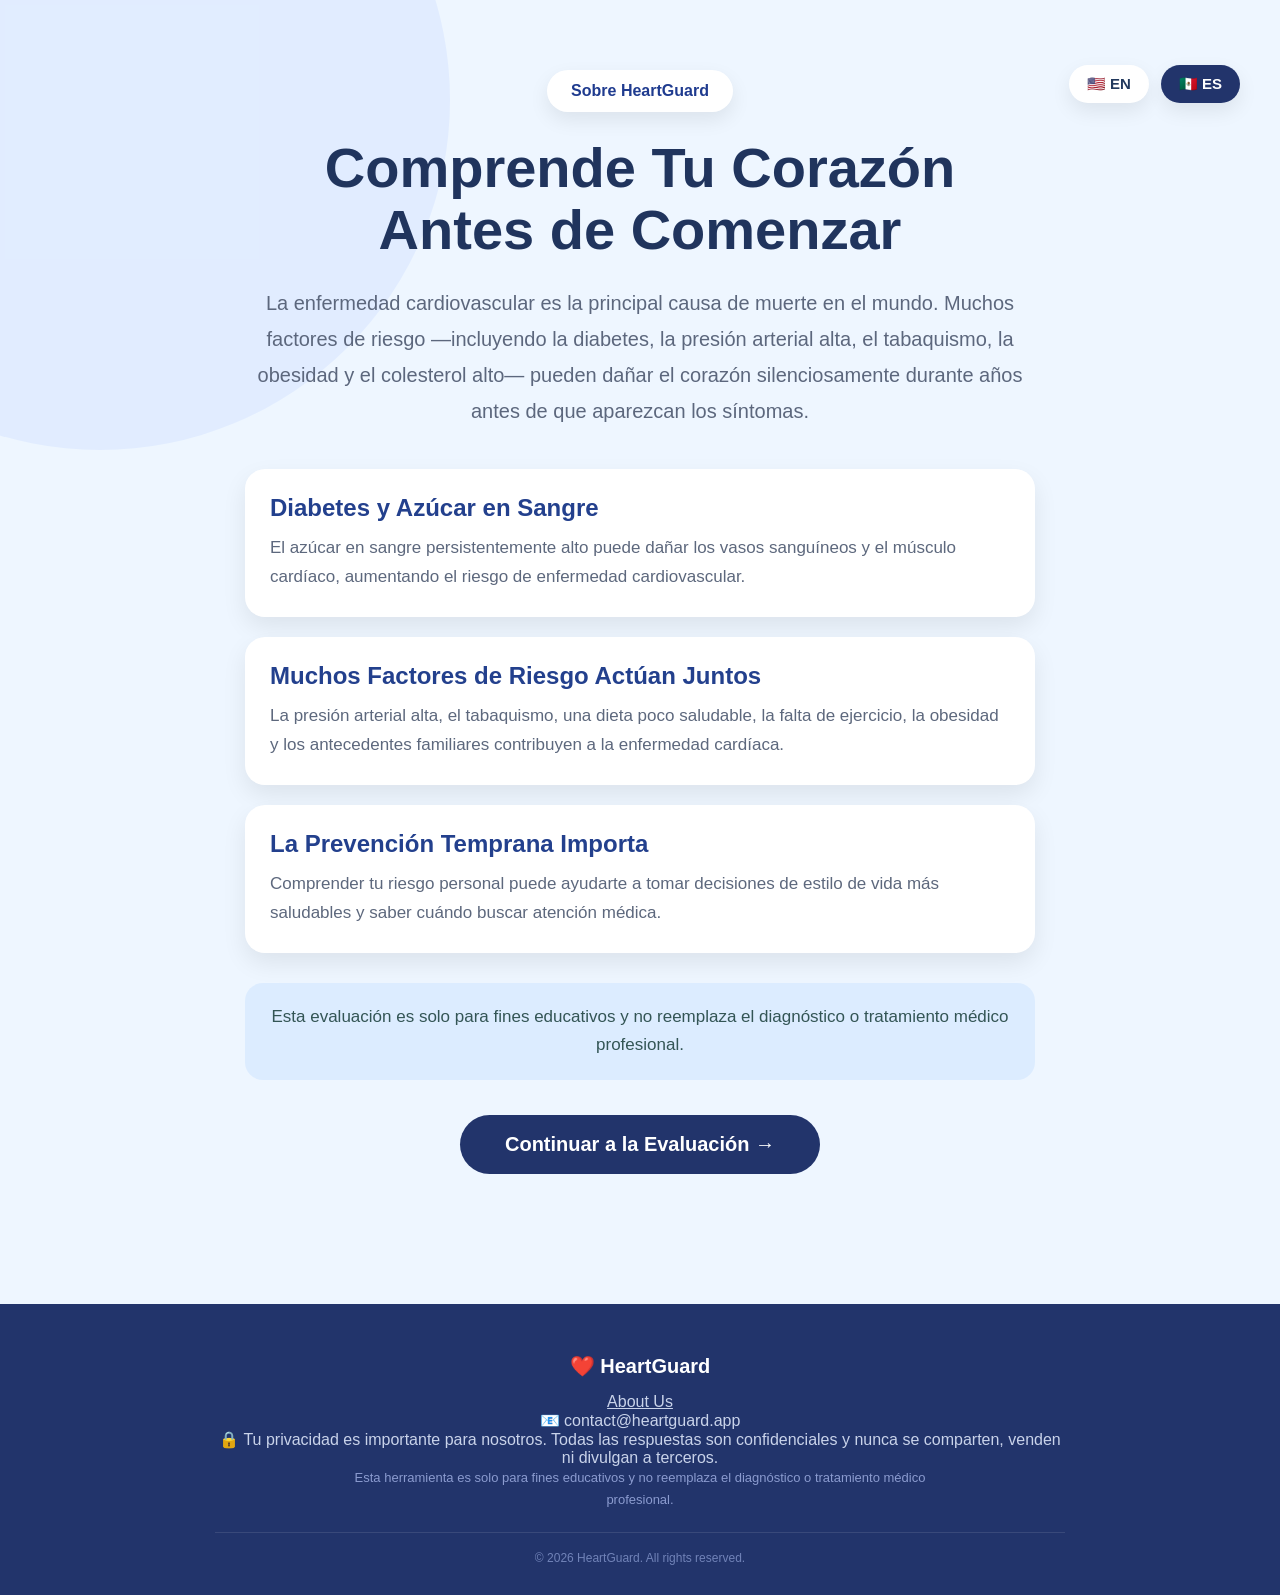
==== commit d3eafe2d: "Add files via upload" ====
--- a/about.html
+++ b/about.html
@@ -10,14 +10,18 @@
 <body>
 
 <div class="background-circle"></div>
+<div class="language-switch">
+    <button class="lang-btn" data-lang="en" onclick="setLanguage('en')">🇺🇸 EN</button>
+    <button class="lang-btn" data-lang="es" onclick="setLanguage('es')">🇲🇽 ES</button>
+</div>
 
 <div class="content">
 
-    <div class="badge">❤️ HeartGuard</div>
+    <div class="badge" data-i18n="aboutBadge">About HeartGuard</div>
 
-    <h1>Understand Your Heart Before You Begin</h1>
+    <h1 data-i18n="aboutH1">Understand Your Heart Before You Begin</h1>
 
-    <p class="intro">
+    <p class="intro" data-i18n="aboutIntro">
         Cardiovascular disease is the leading cause of death worldwide.
         Many risk factors—including diabetes, high blood pressure, smoking,
         obesity, and high cholesterol—can silently damage the heart for years
@@ -25,35 +29,35 @@
     </p>
 
     <div class="card">
-        <h3>🩸 Diabetes & Blood Sugar</h3>
-        <p>Persistently high blood sugar can damage blood vessels and heart muscle, increasing the risk of cardiovascular disease.</p>
+        <h3 data-i18n="aboutCard1Title">🩸 Diabetes & Blood Sugar</h3>
+        <p data-i18n="aboutCard1Text">Persistently high blood sugar can damage blood vessels and heart muscle, increasing the risk of cardiovascular disease.</p>
     </div>
 
     <div class="card">
-        <h3>❤️ Many Risk Factors Work Together</h3>
-        <p>High blood pressure, smoking, unhealthy diet, lack of exercise, obesity, and family history all contribute to heart disease.</p>
+        <h3 data-i18n="aboutCard2Title">❤️ Many Risk Factors Work Together</h3>
+        <p data-i18n="aboutCard2Text">High blood pressure, smoking, unhealthy diet, lack of exercise, obesity, and family history all contribute to heart disease.</p>
     </div>
 
     <div class="card">
-        <h3>⚠️ Early Prevention Matters</h3>
-        <p>Understanding your personal risk can help you make healthier lifestyle choices and know when to seek medical advice.</p>
+        <h3 data-i18n="aboutCard3Title">⚠️ Early Prevention Matters</h3>
+        <p data-i18n="aboutCard3Text">Understanding your personal risk can help you make healthier lifestyle choices and know when to seek medical advice.</p>
     </div>
 
-    <div class="notice">
+    <div class="notice" data-i18n="aboutNotice">
         💙 This assessment is designed for educational purposes only and does not replace professional medical diagnosis or treatment.
     </div>
 
-    <button onclick="location.href='assessment.html'">Continue to Assessment →</button>
+    <button data-i18n="aboutButton" onclick="location.href='assessment.html'">Continue to Assessment →</button>
 
 </div>
 
 <footer class="site-footer">
     <div class="footer-inner">
         <p class="footer-brand">❤️ HeartGuard</p>
-        <p><a href="aboutus.html" class="footer-link">About Us</a></p>
-        <p>📧 contact@heartguard.app</p>
-        <p>🔒 Your privacy matters to us. All responses are confidential and are never shared, sold, or disclosed to third parties.</p>
-        <p class="footer-disclaimer">This tool is for educational purposes only and does not replace professional medical diagnosis or treatment.</p>
+        <p><a href="aboutus.html" class="footer-link" data-i18n="aboutUsLink">About Us</a></p>
+        <p data-i18n="footer_contact">📧 contact@heartguard.app</p>
+        <p data-i18n="footer_privacy">🔒 Your privacy matters to us. All responses are confidential and are never shared, sold, or disclosed to third parties.</p>
+        <p class="footer-disclaimer" data-i18n="footer_disclaimer">This tool is for educational purposes only and does not replace professional medical diagnosis or treatment.</p>
         <p class="footer-copyright">© 2026 HeartGuard. All rights reserved.</p>
     </div>
 </footer>
--- a/about.css
+++ b/about.css
@@ -264,4 +264,96 @@
         padding:8px 14px;
         font-size:14px;
     }
+}
+.team-member{ margin-bottom:14px; }
+.team-name{ font-weight:600; color:#23395d; }
+.score-table{ width:100%; border-collapse:collapse; margin-top:10px; }
+.score-table th, .score-table td{ text-align:left; padding:8px 12px; border-bottom:1px solid #e5e9f2; }
+.score-table th{ color:#23395d; }
+/* Home button (used on about.html, aboutus.html, methodology.html) */
+.home-link{
+    position:fixed;
+    top:30px;
+    left:40px;
+    font-size:22px;
+    text-decoration:none;
+    background:white;
+    width:44px;
+    height:44px;
+    border-radius:50%;
+    display:flex;
+    align-items:center;
+    justify-content:center;
+    box-shadow:0 4px 10px rgba(0,0,0,.1);
+    z-index:20;
+}
+
+.home-link:hover{
+    transform:translateY(-3px);
+}
+
+/* Score table (used on methodology.html) */
+.score-table{
+    width:100%;
+    border-collapse:collapse;
+    margin-top:14px;
+    font-size:15px;
+}
+
+.score-table th, .score-table td{
+    text-align:left;
+    padding:10px 12px;
+    border-bottom:1px solid #e5e9f2;
+}
+
+.score-table th{
+    color:#23408d;
+    font-size:13px;
+    text-transform:uppercase;
+    letter-spacing:.03em;
+}
+
+.score-table tr:last-child td{
+    border-bottom:none;
+}
+
+/* Team member cards (used on aboutus.html) */
+.team-member{
+    padding:14px 0;
+    border-bottom:1px solid #e5e9f2;
+}
+
+.team-member:last-child{
+    border-bottom:none;
+}
+
+.team-name{
+    font-size:16px;
+    color:#3d4e6e;
+    font-weight:600;
+}
+.language-switch{
+    position:fixed;
+    top:30px;
+    right:40px;
+    display:flex;
+    gap:12px;
+    z-index:20;
+}
+.language-switch button{
+    background:white;
+    color:#22395d;
+    padding:10px 18px;
+    border:none;
+    border-radius:30px;
+    font-size:15px;
+    font-weight:600;
+    cursor:pointer;
+    box-shadow:0 8px 20px rgba(0,0,0,0.08);
+    transition:.3s;
+}
+.language-switch button:hover{
+    transform:translateY(-3px);
+    background:#22346b;
+    color:white;
 }
